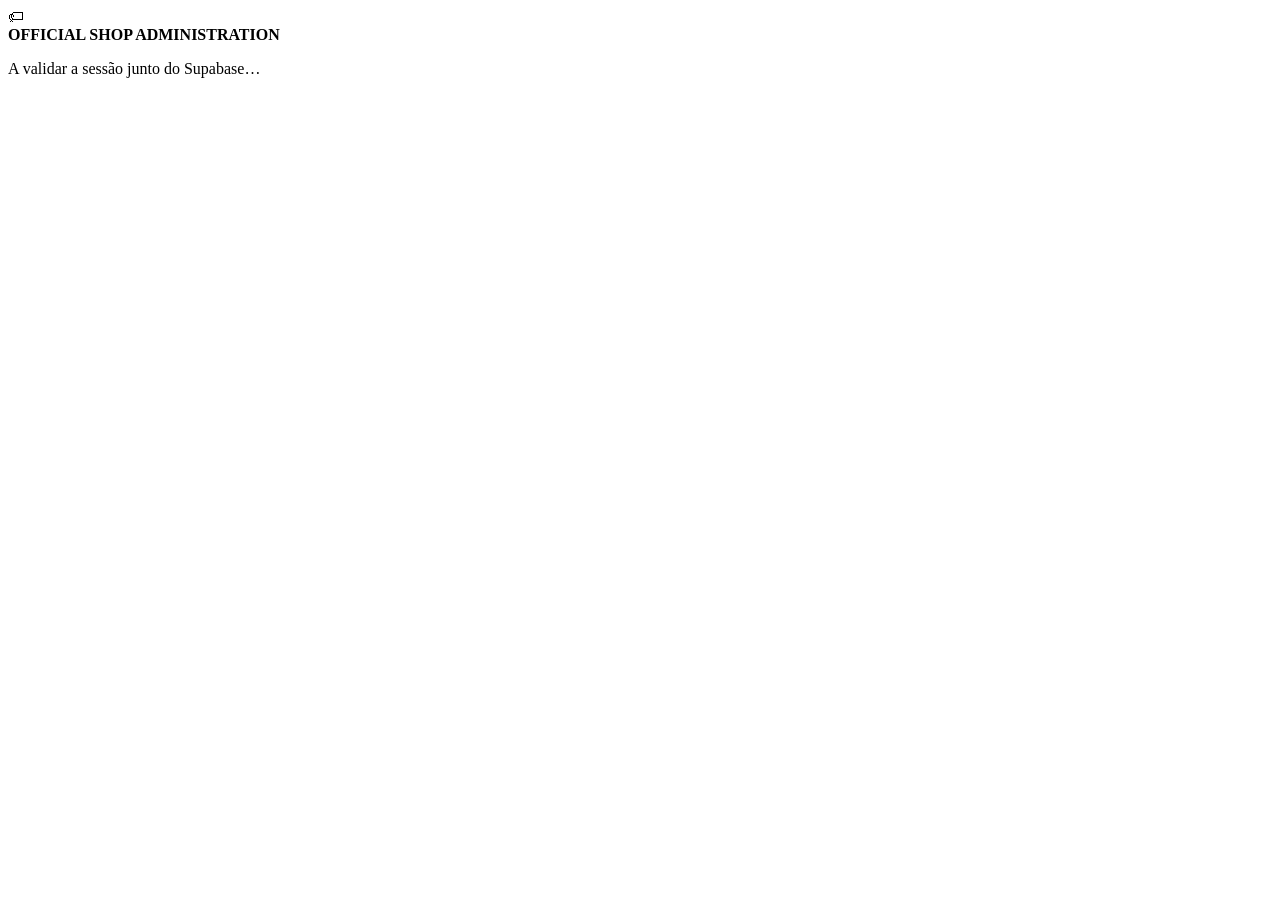
==== index.html @ fe544765 "Add files via upload" ====
<!DOCTYPE html>
<html lang="pt">
<head>
  <meta charset="UTF-8">
  <meta name="viewport" content="width=device-width, initial-scale=1.0">
  <title>OFFICIAL SHOP ADMINISTRATION</title>
  <link rel="stylesheet" href="css/style.css">
</head>
<body>
  <div class="splash">
    <div class="brand-badge">🏷</div>
    <strong>OFFICIAL SHOP ADMINISTRATION</strong>
    <div class="splash-loader"></div>
    <p id="splashStatus">A validar a sessão junto do Supabase…</p>
  </div>

  <script src="js/config.js"></script>
  <script src="js/supabase.js"></script>
  <script src="js/auth.js"></script>
  <script>
    /*
     * index.html — router de entrada.
     * A sessão é SEMPRE validada pelo Supabase (GET /auth/v1/user);
     * nunca confiamos apenas no que existe no browser.
     */
    (async () => {
      const status = document.getElementById('splashStatus');

      if (!isSupabaseConfigured()) {
        status.textContent = 'Publishable Key não configurada em js/config.js. A redirecionar para o login…';
        setTimeout(() => window.location.replace('login.html'), 1500);
        return;
      }

      const user = await Auth.getCurrentUser();
      if (!user.ok) {
        window.location.replace('login.html');
        return;
      }

      const prof = await Auth.getCurrentProfile();
      if (!prof.ok || prof.data.active === false) {
        window.location.replace('login.html');
        return;
      }

      if (prof.data.role === 'admin' || prof.data.role === 'junior_admin') {
        window.location.replace('admin.html');
      } else if (prof.data.role === 'cashier') {
        window.location.replace('cashier.html');
      } else {
        status.textContent = 'Role desconhecida: ' + prof.data.role;
      }
    })();
  </script>
</body>
</html>
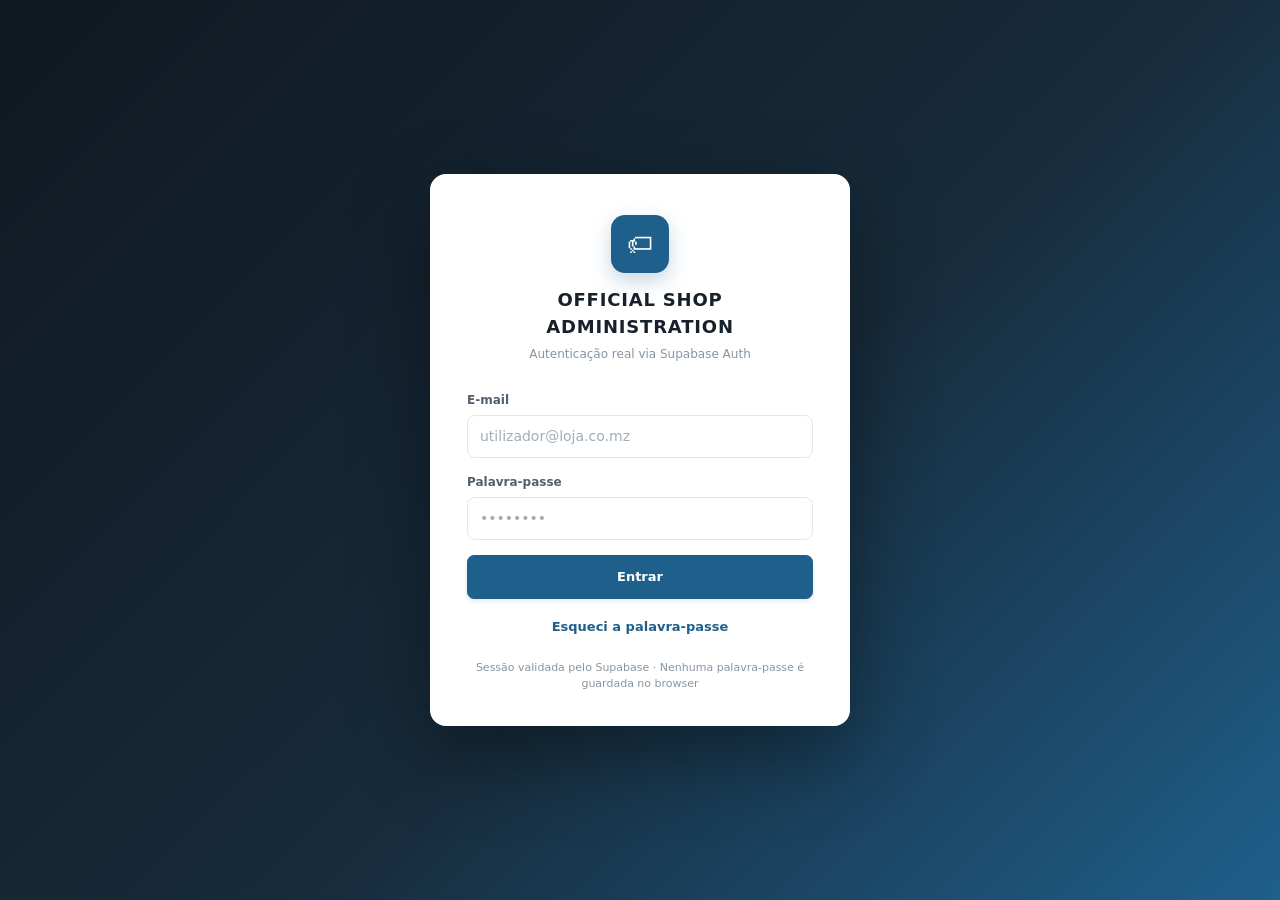
==== commit 7dec1a26: "Add initial HTML structure for OSA application" ====
--- a/index.html
+++ b/index.html
@@ -3,55 +3,131 @@
 <head>
   <meta charset="UTF-8">
   <meta name="viewport" content="width=device-width, initial-scale=1.0">
-  <title>OFFICIAL SHOP ADMINISTRATION</title>
+
+  <title>OSA — Official Shop Administrator</title>
+
   <link rel="stylesheet" href="css/style.css">
 </head>
+
 <body>
+
   <div class="splash">
-    <div class="brand-badge">🏷</div>
-    <strong>OFFICIAL SHOP ADMINISTRATION</strong>
-    <div class="splash-loader"></div>
-    <p id="splashStatus">A validar a sessão junto do Supabase…</p>
+
+    <div class="brand-badge" aria-hidden="true">🏷</div>
+
+    <strong>OSA</strong>
+
+    <span>Official Shop Administrator</span>
+
+    <div class="splash-loader" aria-hidden="true"></div>
+
+    <p id="splashStatus">
+      A validar a sessão junto do Supabase…
+    </p>
+
   </div>
 
   <script src="js/config.js"></script>
   <script src="js/supabase.js"></script>
   <script src="js/auth.js"></script>
+
   <script>
-    /*
-     * index.html — router de entrada.
-     * A sessão é SEMPRE validada pelo Supabase (GET /auth/v1/user);
-     * nunca confiamos apenas no que existe no browser.
-     */
-    (async () => {
+    'use strict';
+
+    (async function () {
+
       const status = document.getElementById('splashStatus');
 
-      if (!isSupabaseConfigured()) {
-        status.textContent = 'Publishable Key não configurada em js/config.js. A redirecionar para o login…';
-        setTimeout(() => window.location.replace('login.html'), 1500);
-        return;
+      try {
+
+        if (typeof isSupabaseConfigured !== 'function') {
+          status.textContent =
+            'Erro: configuração do Supabase não encontrada.';
+          return;
+        }
+
+        if (!isSupabaseConfigured()) {
+
+          status.textContent =
+            'Supabase não configurado. A redirecionar para o login…';
+
+          setTimeout(function () {
+            window.location.replace('login.html');
+          }, 1500);
+
+          return;
+        }
+
+        status.textContent =
+          'A validar a sessão junto do Supabase…';
+
+        const user = await Auth.getCurrentUser();
+
+        if (!user || !user.ok) {
+          window.location.replace('login.html');
+          return;
+        }
+
+        status.textContent =
+          'A verificar o perfil de utilizador…';
+
+        const profile = await Auth.getCurrentProfile(true);
+
+        if (!profile || !profile.ok) {
+
+          status.textContent =
+            'Perfil de utilizador não encontrado. A redirecionar…';
+
+          setTimeout(function () {
+            Auth.clearSession();
+            window.location.replace('login.html');
+          }, 1500);
+
+          return;
+        }
+
+        if (profile.data.active === false) {
+
+          status.textContent =
+            'Esta conta está desativada.';
+
+          setTimeout(function () {
+            Auth.clearSession();
+            window.location.replace('login.html');
+          }, 1500);
+
+          return;
+        }
+
+        const role = profile.data.role;
+
+        if (role === 'admin' || role === 'junior_admin') {
+          window.location.replace('admin.html');
+          return;
+        }
+
+        if (role === 'cashier') {
+          window.location.replace('cashier.html');
+          return;
+        }
+
+        status.textContent =
+          'Role desconhecida: ' + (role || 'não definida');
+
+      } catch (error) {
+
+        console.error('OSA — erro no router inicial:', error);
+
+        status.textContent =
+          'Erro ao iniciar o OSA. A redirecionar para o login…';
+
+        setTimeout(function () {
+          window.location.replace('login.html');
+        }, 1800);
       }
 
-      const user = await Auth.getCurrentUser();
-      if (!user.ok) {
-        window.location.replace('login.html');
-        return;
-      }
-
-      const prof = await Auth.getCurrentProfile();
-      if (!prof.ok || prof.data.active === false) {
-        window.location.replace('login.html');
-        return;
-      }
-
-      if (prof.data.role === 'admin' || prof.data.role === 'junior_admin') {
-        window.location.replace('admin.html');
-      } else if (prof.data.role === 'cashier') {
-        window.location.replace('cashier.html');
-      } else {
-        status.textContent = 'Role desconhecida: ' + prof.data.role;
-      }
     })();
   </script>
+
 </body>
 </html>
--- a/css/style.css
+++ b/css/style.css
@@ -0,0 +1,1929 @@
+/* ============================================================
+ * OSA — OFFICIAL SHOP ADMINISTRATOR
+ * css/style.css
+ *
+ * Design profissional — versão base do ERP
+ * Compatível com o HTML atual.
+ * ============================================================ */
+
+
+/* ============================================================
+   1. VARIÁVEIS
+   ============================================================ */
+
+:root {
+  --bg: #f4f6f8;
+  --surface: #ffffff;
+  --surface-soft: #f8fafc;
+  --surface-dark: #17212b;
+  --surface-darker: #101820;
+
+  --ink: #17212b;
+  --ink-soft: #52606d;
+  --ink-faint: #8795a1;
+  --ink-white: #f8fafc;
+
+  --line: #e1e7ec;
+  --line-dark: #cbd5df;
+
+  --primary: #1f5f8b;
+  --primary-dark: #174b70;
+  --primary-light: #eaf3f9;
+
+  --success: #087f5b;
+  --success-soft: #e8f7f1;
+
+  --danger: #c92a2a;
+  --danger-soft: #fff0f0;
+
+  --warning: #b7791f;
+  --warning-soft: #fff8e6;
+
+  --info: #2563a6;
+  --info-soft: #edf5fd;
+
+  --radius-sm: 7px;
+  --radius: 10px;
+  --radius-lg: 14px;
+
+  --shadow-sm:
+    0 1px 2px rgba(23, 33, 43, .05);
+
+  --shadow:
+    0 2px 6px rgba(23, 33, 43, .06),
+    0 8px 24px rgba(23, 33, 43, .05);
+
+  --shadow-lg:
+    0 15px 45px rgba(16, 24, 32, .18);
+
+  --font:
+    "Segoe UI",
+    system-ui,
+    -apple-system,
+    BlinkMacSystemFont,
+    Roboto,
+    "Helvetica Neue",
+    Arial,
+    sans-serif;
+}
+
+
+/* ============================================================
+   2. RESET
+   ============================================================ */
+
+* {
+  box-sizing: border-box;
+  margin: 0;
+  padding: 0;
+}
+
+html {
+  scroll-behavior: smooth;
+}
+
+body {
+  font-family: var(--font);
+  background: var(--bg);
+  color: var(--ink);
+  font-size: 14px;
+  line-height: 1.5;
+  min-height: 100vh;
+  -webkit-font-smoothing: antialiased;
+}
+
+button,
+input,
+select,
+textarea {
+  font: inherit;
+}
+
+button {
+  border: 0;
+}
+
+a {
+  color: inherit;
+  text-decoration: none;
+}
+
+
+/* ============================================================
+   3. TOPBAR
+   ============================================================ */
+
+.topbar {
+  background: var(--surface-dark);
+  color: var(--ink-white);
+
+  display: flex;
+  align-items: center;
+
+  gap: 16px;
+
+  padding: 0 26px;
+
+  height: 64px;
+
+  position: sticky;
+  top: 0;
+
+  z-index: 40;
+
+  border-bottom: 1px solid rgba(255,255,255,.06);
+
+  box-shadow:
+    0 2px 10px rgba(0,0,0,.12);
+}
+
+
+/* marca */
+
+.topbar-brand {
+  display: flex;
+  align-items: center;
+
+  gap: 11px;
+
+  font-weight: 700;
+  font-size: 14px;
+
+  letter-spacing: .045em;
+
+  white-space: nowrap;
+}
+
+.topbar-brand .brand-badge {
+  width: 36px;
+  height: 36px;
+
+  border-radius: 9px;
+
+  display: flex;
+  align-items: center;
+  justify-content: center;
+
+  background: var(--primary);
+
+  color: #fff;
+
+  font-size: 16px;
+
+  box-shadow:
+    0 3px 10px rgba(31,95,139,.35);
+}
+
+.topbar-brand .label {
+  color: #eef3f7;
+}
+
+
+/* espaço */
+
+.topbar-spacer {
+  flex: 1;
+}
+
+
+/* utilizador */
+
+.user-chip {
+  display: flex;
+  align-items: center;
+
+  gap: 10px;
+
+  background: rgba(255,255,255,.045);
+
+  border: 1px solid rgba(255,255,255,.10);
+
+  border-radius: 999px;
+
+  padding: 5px 14px 5px 6px;
+
+  transition:
+    background .15s,
+    border-color .15s;
+}
+
+.user-chip:hover {
+  background: rgba(255,255,255,.075);
+  border-color: rgba(255,255,255,.16);
+}
+
+.user-avatar {
+  width: 30px;
+  height: 30px;
+
+  border-radius: 50%;
+
+  background: var(--primary);
+
+  color: #fff;
+
+  display: flex;
+  align-items: center;
+  justify-content: center;
+
+  font-weight: 700;
+  font-size: 12px;
+}
+
+.user-chip .user-meta {
+  line-height: 1.2;
+}
+
+.user-chip .user-name {
+  font-size: 13px;
+  font-weight: 600;
+  color: #f5f7f9;
+}
+
+.user-chip .user-role {
+  font-size: 10px;
+
+  color: #91a0ad;
+
+  text-transform: uppercase;
+
+  letter-spacing: .08em;
+
+  margin-top: 2px;
+}
+
+
+/* ============================================================
+   4. LAYOUT PRINCIPAL
+   ============================================================ */
+
+.page {
+  width: 100%;
+  max-width: 1240px;
+
+  margin: 0 auto;
+
+  padding:
+    30px 28px
+    70px;
+}
+
+.page-header {
+  margin-bottom: 24px;
+}
+
+.page-header h1 {
+  font-size: 25px;
+
+  line-height: 1.2;
+
+  font-weight: 750;
+
+  letter-spacing: -.025em;
+
+  color: var(--ink);
+}
+
+.page-header p {
+  color: var(--ink-soft);
+
+  margin-top: 7px;
+
+  font-size: 13px;
+}
+
+
+/* ============================================================
+   5. CARDS
+   ============================================================ */
+
+.card {
+  background: var(--surface);
+
+  border: 1px solid var(--line);
+
+  border-radius: var(--radius);
+
+  box-shadow: var(--shadow-sm);
+
+  margin-bottom: 22px;
+
+  overflow: hidden;
+
+  transition:
+    box-shadow .18s,
+    border-color .18s;
+}
+
+.card:hover {
+  border-color: #d9e1e8;
+
+  box-shadow: var(--shadow);
+}
+
+.card-header {
+  display: flex;
+
+  align-items: center;
+
+  gap: 12px;
+
+  padding:
+    17px 20px;
+
+  border-bottom: 1px solid var(--line);
+
+  background: var(--surface);
+
+  flex-wrap: wrap;
+}
+
+.card-header h2 {
+  font-size: 15px;
+
+  font-weight: 700;
+
+  color: var(--ink);
+
+  letter-spacing: -.01em;
+}
+
+.card-header .hint {
+  color: var(--ink-faint);
+
+  font-size: 12px;
+}
+
+.card-header .spacer {
+  flex: 1;
+}
+
+.card-body {
+  padding: 21px;
+}
+
+.card-body.flush {
+  padding: 0;
+}
+
+
+/* ============================================================
+   6. BOTÕES
+   ============================================================ */
+
+.btn {
+  display: inline-flex;
+
+  align-items: center;
+  justify-content: center;
+
+  gap: 7px;
+
+  border: 1px solid transparent;
+
+  border-radius: var(--radius-sm);
+
+  padding: 9px 15px;
+
+  font-family: var(--font);
+
+  font-size: 13px;
+
+  font-weight: 650;
+
+  cursor: pointer;
+
+  transition:
+    background .15s,
+    border-color .15s,
+    color .15s,
+    box-shadow .15s,
+    transform .05s;
+
+  white-space: nowrap;
+}
+
+.btn:active {
+  transform: translateY(1px);
+}
+
+.btn:disabled {
+  opacity: .55;
+  cursor: not-allowed;
+}
+
+
+/* principal */
+
+.btn-primary {
+  background: var(--primary);
+
+  color: #fff;
+
+  border-color: var(--primary);
+
+  box-shadow:
+    0 2px 4px rgba(31,95,139,.14);
+}
+
+.btn-primary:hover:not(:disabled) {
+  background: var(--primary-dark);
+
+  border-color: var(--primary-dark);
+
+  box-shadow:
+    0 3px 8px rgba(31,95,139,.18);
+}
+
+
+/* perigo */
+
+.btn-danger {
+  background: var(--danger);
+
+  color: #fff;
+
+  border-color: var(--danger);
+}
+
+.btn-danger:hover:not(:disabled) {
+  background: #a92323;
+}
+
+
+/* secundário */
+
+.btn-ghost {
+  background: #fff;
+
+  color: var(--ink-soft);
+
+  border-color: var(--line);
+}
+
+.btn-ghost:hover:not(:disabled) {
+  background: var(--surface-soft);
+
+  border-color: var(--line-dark);
+
+  color: var(--ink);
+}
+
+
+/* botão no cabeçalho */
+
+.btn-light {
+  background: rgba(255,255,255,.08);
+
+  color: #e8edf2;
+
+  border-color: rgba(255,255,255,.12);
+}
+
+.btn-light:hover:not(:disabled) {
+  background: rgba(255,255,255,.14);
+
+  border-color: rgba(255,255,255,.18);
+}
+
+
+/* pequeno */
+
+.btn-sm {
+  padding:
+    6px 11px;
+
+  font-size: 12px;
+
+  border-radius: 7px;
+}
+
+
+/* editar */
+
+.btn-icon-edit {
+  background: var(--info-soft);
+
+  color: var(--info);
+
+  border-color: #d9eafb;
+}
+
+.btn-icon-edit:hover:not(:disabled) {
+  background: #dcecfb;
+
+  border-color: #c6e0f7;
+}
+
+
+/* eliminar */
+
+.btn-icon-delete {
+  background: var(--danger-soft);
+
+  color: var(--danger);
+
+  border-color: #ffd6d6;
+}
+
+.btn-icon-delete:hover:not(:disabled) {
+  background: #ffe2e2;
+
+  border-color: #ffc5c5;
+}
+
+
+/* spinner */
+
+.spinner {
+  width: 13px;
+  height: 13px;
+
+  border: 2px solid rgba(255,255,255,.35);
+
+  border-top-color: #fff;
+
+  border-radius: 50%;
+
+  display: inline-block;
+
+  animation:
+    spin .7s linear infinite;
+}
+
+.btn-ghost .spinner {
+  border-color: #cbd5df;
+
+  border-top-color: var(--ink-soft);
+}
+
+@keyframes spin {
+  to {
+    transform: rotate(360deg);
+  }
+}
+
+
+/* ============================================================
+   7. FORMULÁRIOS
+   ============================================================ */
+
+.field {
+  margin-bottom: 15px;
+}
+
+.field label {
+  display: block;
+
+  font-size: 12px;
+
+  font-weight: 650;
+
+  color: var(--ink-soft);
+
+  margin-bottom: 6px;
+}
+
+.input,
+select.input,
+textarea.input {
+  width: 100%;
+
+  border: 1px solid var(--line);
+
+  border-radius: 8px;
+
+  padding:
+    10px 12px;
+
+  font-family: var(--font);
+
+  font-size: 14px;
+
+  color: var(--ink);
+
+  background: #fff;
+
+  transition:
+    border-color .15s,
+    box-shadow .15s,
+    background .15s;
+}
+
+.input:hover {
+  border-color: #cbd5df;
+}
+
+.input:focus {
+  outline: none;
+
+  border-color: var(--primary);
+
+  box-shadow:
+    0 0 0 3px rgba(31,95,139,.10);
+}
+
+.input::placeholder {
+  color: #a1adb8;
+}
+
+
+/* grid */
+
+.form-grid {
+  display: grid;
+
+  grid-template-columns:
+    1fr 1fr;
+
+  gap:
+    0 18px;
+}
+
+.form-grid .span-2 {
+  grid-column: span 2;
+}
+
+
+/* checkbox */
+
+.checkbox-row {
+  display: flex;
+
+  align-items: center;
+
+  gap: 8px;
+}
+
+.checkbox-row input {
+  width: 16px;
+  height: 16px;
+
+  accent-color: var(--primary);
+
+  cursor: pointer;
+}
+
+.checkbox-row label {
+  margin: 0;
+
+  font-size: 13px;
+
+  color: var(--ink);
+}
+
+
+/* erro */
+
+.form-error {
+  display: none;
+
+  background: var(--danger-soft);
+
+  border:
+    1px solid #ffcaca;
+
+  color: var(--danger);
+
+  border-radius: 8px;
+
+  padding:
+    11px 14px;
+
+  font-size: 13px;
+
+  margin-bottom: 15px;
+}
+
+.form-error.is-visible {
+  display: block;
+}
+
+
+/* aviso */
+
+.inline-warning {
+  display: none;
+
+  background: var(--warning-soft);
+
+  border:
+    1px solid #f5dda0;
+
+  color: #855b16;
+
+  border-radius: 8px;
+
+  padding:
+    10px 13px;
+
+  font-size: 12px;
+
+  margin-bottom: 14px;
+}
+
+.inline-warning.is-visible {
+  display: block;
+}
+
+
+/* ============================================================
+   8. TABELAS
+   ============================================================ */
+
+.table-wrap {
+  overflow-x: auto;
+
+  width: 100%;
+}
+
+table.table {
+  width: 100%;
+
+  border-collapse: collapse;
+
+  min-width: 760px;
+}
+
+.table th {
+  text-align: left;
+
+  font-size: 10px;
+
+  text-transform: uppercase;
+
+  letter-spacing: .075em;
+
+  color: #7d8b97;
+
+  font-weight: 700;
+
+  padding:
+    12px 16px;
+
+  border-bottom:
+    1px solid var(--line);
+
+  background:
+    #f8fafb;
+
+  white-space: nowrap;
+}
+
+.table td {
+  padding:
+    13px 16px;
+
+  border-bottom:
+    1px solid var(--line);
+
+  vertical-align: middle;
+
+  color: var(--ink-soft);
+
+  font-size: 13px;
+}
+
+.table td strong {
+  color: var(--ink);
+
+  font-weight: 650;
+}
+
+.table tbody tr {
+  transition:
+    background .12s;
+}
+
+.table tbody tr:hover {
+  background:
+    #f8fafc;
+}
+
+.table tbody tr:last-child td {
+  border-bottom: none;
+}
+
+.table .num {
+  text-align: right;
+
+  font-variant-numeric:
+    tabular-nums;
+
+  color: var(--ink);
+}
+
+.table .actions {
+  text-align: right;
+
+  white-space: nowrap;
+}
+
+
+/* estados */
+
+.table-loading,
+.table-error,
+.table-empty {
+  text-align: center;
+
+  padding:
+    40px 16px !important;
+
+  color: var(--ink-faint);
+}
+
+.table-error {
+  color: var(--danger);
+
+  background:
+    var(--danger-soft);
+}
+
+.table-empty {
+  font-size: 13px;
+}
+
+
+/* ============================================================
+   9. BADGES
+   ============================================================ */
+
+.badge {
+  display: inline-flex;
+
+  align-items: center;
+
+  border-radius: 999px;
+
+  padding:
+    4px 10px;
+
+  font-size: 10px;
+
+  font-weight: 750;
+
+  letter-spacing: .045em;
+
+  white-space: nowrap;
+}
+
+.badge-success {
+  background: var(--success-soft);
+
+  color: var(--success);
+}
+
+.badge-muted {
+  background: #eef1f4;
+
+  color: #667481;
+}
+
+.badge-danger {
+  background: var(--danger-soft);
+
+  color: var(--danger);
+}
+
+
+/* ============================================================
+   10. PAGINAÇÃO
+   ============================================================ */
+
+.pager {
+  display: flex;
+
+  align-items: center;
+
+  gap: 6px;
+
+  padding:
+    13px 16px;
+
+  border-top:
+    1px solid var(--line);
+
+  flex-wrap: wrap;
+
+  background: #fff;
+}
+
+.pager-info {
+  color: var(--ink-faint);
+
+  font-size: 12px;
+
+  margin-right: auto;
+}
+
+.pager-btn {
+  min-width: 31px;
+  height: 31px;
+
+  padding: 0 7px;
+
+  border:
+    1px solid var(--line);
+
+  background: #fff;
+
+  border-radius: 7px;
+
+  font-size: 12px;
+
+  font-weight: 650;
+
+  color: var(--ink-soft);
+
+  cursor: pointer;
+
+  transition:
+    border-color .15s,
+    color .15s,
+    background .15s;
+}
+
+.pager-btn:hover:not(:disabled) {
+  border-color:
+    var(--primary);
+
+  color:
+    var(--primary);
+}
+
+.pager-btn.is-active {
+  background:
+    var(--primary);
+
+  border-color:
+    var(--primary);
+
+  color: #fff;
+}
+
+.pager-btn:disabled {
+  opacity: .4;
+
+  cursor: not-allowed;
+}
+
+
+/* ============================================================
+   11. TOOLBAR / PESQUISA
+   ============================================================ */
+
+.toolbar {
+  display: flex;
+
+  align-items: center;
+
+  gap: 9px;
+
+  flex-wrap: wrap;
+}
+
+.toolbar .search-box {
+  position: relative;
+
+  flex: 1;
+
+  min-width: 210px;
+
+  max-width: 350px;
+}
+
+.toolbar .search-box .input {
+  padding-left: 35px;
+}
+
+.toolbar .search-box::before {
+  content: "⌕";
+
+  position: absolute;
+
+  left: 12px;
+
+  top: 50%;
+
+  transform:
+    translateY(-50%);
+
+  color:
+    var(--ink-faint);
+
+  font-size: 17px;
+
+  z-index: 1;
+
+  pointer-events: none;
+}
+
+
+/* ============================================================
+   12. DIAGNÓSTICO
+   ============================================================ */
+
+.diag-status {
+  display: inline-flex;
+
+  align-items: center;
+
+  gap: 6px;
+
+  font-weight: 700;
+
+  font-size: 11px;
+
+  border-radius: 999px;
+
+  padding:
+    4px 11px;
+}
+
+.diag-ok {
+  background:
+    var(--success-soft);
+
+  color:
+    var(--success);
+}
+
+.diag-error {
+  background:
+    var(--danger-soft);
+
+  color:
+    var(--danger);
+}
+
+.diag-detail {
+  color:
+    var(--ink-soft);
+
+  font-size:
+    12px;
+
+  word-break:
+    break-word;
+}
+
+
+/* ============================================================
+   13. MODAIS
+   ============================================================ */
+
+.modal-overlay {
+  position: fixed;
+
+  inset: 0;
+
+  background:
+    rgba(16,24,32,.58);
+
+  display: none;
+
+  align-items: center;
+  justify-content: center;
+
+  padding: 20px;
+
+  z-index: 60;
+
+  backdrop-filter:
+    blur(2px);
+}
+
+.modal-overlay.is-open {
+  display: flex;
+}
+
+.modal {
+  background: #fff;
+
+  border-radius:
+    var(--radius-lg);
+
+  width: 100%;
+
+  max-width: 580px;
+
+  max-height: 90vh;
+
+  overflow-y: auto;
+
+  box-shadow:
+    var(--shadow-lg);
+
+  border:
+    1px solid rgba(255,255,255,.7);
+
+  animation:
+    modal-in .16s ease-out;
+}
+
+@keyframes modal-in {
+  from {
+    opacity: 0;
+    transform: translateY(8px) scale(.99);
+  }
+
+  to {
+    opacity: 1;
+    transform: none;
+  }
+}
+
+.modal-sm {
+  max-width: 420px;
+}
+
+.modal-header {
+  display: flex;
+
+  align-items: center;
+
+  justify-content: space-between;
+
+  padding:
+    21px 24px 5px;
+}
+
+.modal-title {
+  font-size: 17px;
+
+  font-weight: 750;
+
+  color: var(--ink);
+}
+
+.modal-body {
+  padding:
+    17px 24px;
+}
+
+.modal-footer {
+  display: flex;
+
+  justify-content: flex-end;
+
+  gap: 9px;
+
+  padding:
+    0 24px 22px;
+}
+
+.confirm-message {
+  color:
+    var(--ink-soft);
+
+  line-height:
+    1.6;
+}
+
+
+/* ============================================================
+   14. TOASTS
+   ============================================================ */
+
+.toast-container {
+  position: fixed;
+
+  top: 78px;
+
+  right: 20px;
+
+  display: flex;
+
+  flex-direction: column;
+
+  gap: 10px;
+
+  z-index: 100;
+
+  width: min(380px, calc(100vw - 40px));
+}
+
+.toast {
+  display: flex;
+
+  align-items: flex-start;
+
+  gap: 10px;
+
+  background: #fff;
+
+  border:
+    1px solid var(--line);
+
+  border-left-width:
+    4px;
+
+  border-radius:
+    9px;
+
+  box-shadow:
+    var(--shadow);
+
+  padding:
+    12px 14px;
+
+  animation:
+    toast-in .25s ease-out;
+}
+
+@keyframes toast-in {
+  from {
+    opacity: 0;
+
+    transform:
+      translateX(20px);
+  }
+
+  to {
+    opacity: 1;
+
+    transform: none;
+  }
+}
+
+.toast-icon {
+  font-weight: 700;
+}
+
+.toast-message {
+  flex: 1;
+
+  font-size: 13px;
+
+  color:
+    var(--ink);
+
+  line-height:
+    1.45;
+}
+
+.toast-close {
+  background: none;
+
+  border: none;
+
+  font-size: 16px;
+
+  color:
+    var(--ink-faint);
+
+  cursor: pointer;
+
+  line-height: 1;
+}
+
+.toast-success {
+  border-left-color:
+    var(--success);
+}
+
+.toast-success .toast-icon {
+  color:
+    var(--success);
+}
+
+.toast-error {
+  border-left-color:
+    var(--danger);
+}
+
+.toast-error .toast-icon {
+  color:
+    var(--danger);
+}
+
+.toast-warning {
+  border-left-color:
+    var(--warning);
+}
+
+.toast-warning .toast-icon {
+  color:
+    var(--warning);
+}
+
+.toast-info {
+  border-left-color:
+    var(--info);
+}
+
+.toast-info .toast-icon {
+  color:
+    var(--info);
+}
+
+
+/* ============================================================
+   15. LOGIN
+   ============================================================ */
+
+.login-page {
+  min-height: 100vh;
+
+  display: flex;
+
+  align-items: center;
+  justify-content: center;
+
+  background:
+    linear-gradient(
+      135deg,
+      #101820 0%,
+      #172b3b 55%,
+      #1f5f8b 100%
+    );
+
+  padding: 24px;
+}
+
+.login-card {
+  background:
+    var(--surface);
+
+  border-radius:
+    16px;
+
+  box-shadow:
+    0 30px 80px rgba(0,0,0,.38);
+
+  width: 100%;
+
+  max-width: 420px;
+
+  padding:
+    40px 36px 32px;
+
+  border:
+    1px solid rgba(255,255,255,.5);
+}
+
+.login-brand {
+  text-align: center;
+
+  margin-bottom:
+    28px;
+}
+
+.login-brand .brand-badge {
+  width: 58px;
+  height: 58px;
+
+  border-radius:
+    14px;
+
+  background:
+    var(--primary);
+
+  color: #fff;
+
+  font-size: 26px;
+
+  display: inline-flex;
+
+  align-items: center;
+  justify-content: center;
+
+  margin-bottom:
+    13px;
+
+  box-shadow:
+    0 8px 20px rgba(31,95,139,.25);
+}
+
+.login-brand h1 {
+  font-size: 18px;
+
+  font-weight: 800;
+
+  letter-spacing: .045em;
+
+  color:
+    var(--ink);
+}
+
+.login-brand p {
+  color:
+    var(--ink-faint);
+
+  font-size: 12px;
+
+  margin-top:
+    5px;
+}
+
+.login-links {
+  text-align: center;
+
+  margin-top:
+    17px;
+}
+
+.login-links button {
+  background: none;
+
+  border: none;
+
+  color:
+    var(--primary);
+
+  font-size: 13px;
+
+  font-weight: 650;
+
+  cursor: pointer;
+
+  font-family:
+    var(--font);
+}
+
+.login-links button:hover {
+  text-decoration:
+    underline;
+}
+
+.login-footer {
+  text-align: center;
+
+  color:
+    var(--ink-faint);
+
+  font-size: 11px;
+
+  margin-top:
+    23px;
+}
+
+
+/* ============================================================
+   16. SPLASH / INDEX
+   ============================================================ */
+
+.splash {
+  min-height: 100vh;
+
+  display: flex;
+
+  flex-direction: column;
+
+  align-items: center;
+
+  justify-content: center;
+
+  gap: 18px;
+
+  background:
+    var(--surface-darker);
+
+  color:
+    #e2e8f0;
+}
+
+.splash .brand-badge {
+  width: 66px;
+  height: 66px;
+
+  border-radius:
+    16px;
+
+  background:
+    var(--primary);
+
+  display: flex;
+
+  align-items: center;
+  justify-content: center;
+
+  font-size: 30px;
+
+  box-shadow:
+    0 10px 30px rgba(31,95,139,.28);
+}
+
+.splash-loader {
+  width: 27px;
+  height: 27px;
+
+  border:
+    3px solid #334454;
+
+  border-top-color:
+    var(--primary);
+
+  border-radius:
+    50%;
+
+  animation:
+    spin .8s linear infinite;
+}
+
+.splash p {
+  color:
+    #8795a1;
+
+  font-size:
+    13px;
+}
+
+
+/* ============================================================
+   17. ELEMENTOS DE FUTUROS DASHBOARDS
+   Base preparada para o OSA.
+   ============================================================ */
+
+.stats-grid {
+  display: grid;
+
+  grid-template-columns:
+    repeat(4, 1fr);
+
+  gap: 15px;
+
+  margin-bottom: 22px;
+}
+
+.stat-card {
+  background:
+    var(--surface);
+
+  border:
+    1px solid var(--line);
+
+  border-radius:
+    var(--radius);
+
+  padding:
+    18px;
+
+  box-shadow:
+    var(--shadow-sm);
+}
+
+.stat-label {
+  color:
+    var(--ink-faint);
+
+  font-size:
+    11px;
+
+  text-transform:
+    uppercase;
+
+  letter-spacing:
+    .06em;
+
+  font-weight:
+    700;
+}
+
+.stat-value {
+  color:
+    var(--ink);
+
+  font-size:
+    25px;
+
+  font-weight:
+    750;
+
+  margin-top:
+    7px;
+
+  letter-spacing:
+    -.02em;
+}
+
+.stat-meta {
+  margin-top:
+    5px;
+
+  font-size:
+    12px;
+
+  color:
+    var(--ink-soft);
+}
+
+.dashboard-grid {
+  display: grid;
+
+  grid-template-columns:
+    minmax(0, 2fr)
+    minmax(280px, 1fr);
+
+  gap: 20px;
+}
+
+.alert-list {
+  display: flex;
+
+  flex-direction: column;
+
+  gap: 8px;
+}
+
+.alert-item {
+  display: flex;
+
+  align-items: center;
+
+  gap: 10px;
+
+  padding:
+    10px 12px;
+
+  border:
+    1px solid var(--line);
+
+  border-radius:
+    8px;
+
+  background:
+    var(--surface-soft);
+}
+
+.alert-item-title {
+  font-weight:
+    650;
+
+  color:
+    var(--ink);
+
+  font-size:
+    13px;
+}
+
+.alert-item-text {
+  color:
+    var(--ink-soft);
+
+  font-size:
+    12px;
+
+  margin-top:
+    2px;
+}
+
+
+/* ============================================================
+   18. RESPONSIVIDADE
+   ============================================================ */
+
+@media (max-width: 980px) {
+
+  .page {
+    max-width: 100%;
+
+    padding:
+      24px 20px 60px;
+  }
+
+  .stats-grid {
+    grid-template-columns:
+      repeat(2, 1fr);
+  }
+
+  .dashboard-grid {
+    grid-template-columns:
+      1fr;
+  }
+}
+
+
+@media (max-width: 720px) {
+
+  body {
+    font-size:
+      13px;
+  }
+
+  .topbar {
+    height:
+      58px;
+
+    padding:
+      0 14px;
+
+    gap:
+      10px;
+  }
+
+  .topbar-brand .label {
+    display:
+      none;
+  }
+
+  .topbar-brand .brand-badge {
+    width:
+      34px;
+
+    height:
+      34px;
+  }
+
+  .user-chip {
+    padding:
+      4px 7px 4px 4px;
+  }
+
+  .user-chip .user-meta {
+    display:
+      none;
+  }
+
+  .page {
+    padding:
+      18px 14px 48px;
+  }
+
+  .page-header {
+    margin-bottom:
+      18px;
+  }
+
+  .page-header h1 {
+    font-size:
+      21px;
+  }
+
+  .card {
+    margin-bottom:
+      16px;
+  }
+
+  .card-header {
+    padding:
+      14px;
+  }
+
+  .card-body {
+    padding:
+      15px;
+  }
+
+  .form-grid {
+    grid-template-columns:
+      1fr;
+  }
+
+  .form-grid .span-2 {
+    grid-column:
+      span 1;
+  }
+
+  .toolbar {
+    width:
+      100%;
+  }
+
+  .toolbar .search-box {
+    min-width:
+      100%;
+
+    max-width:
+      none;
+  }
+
+  .toolbar .btn {
+    flex:
+      0 0 auto;
+  }
+
+  .modal-overlay {
+    padding:
+      10px;
+  }
+
+  .modal {
+    max-height:
+      94vh;
+
+    border-radius:
+      12px;
+  }
+
+  .modal-header {
+    padding:
+      18px 18px 4px;
+  }
+
+  .modal-body {
+    padding:
+      15px 18px;
+  }
+
+  .modal-footer {
+    padding:
+      0 18px 18px;
+  }
+
+  .stats-grid {
+    grid-template-columns:
+      1fr 1fr;
+
+    gap:
+      10px;
+  }
+
+  .stat-card {
+    padding:
+      14px;
+  }
+
+  .stat-value {
+    font-size:
+      20px;
+  }
+
+  .toast-container {
+    top:
+      68px;
+
+    right:
+      10px;
+
+    width:
+      calc(100vw - 20px);
+  }
+}
+
+
+@media (max-width: 440px) {
+
+  .stats-grid {
+    grid-template-columns:
+      1fr;
+  }
+
+  .btn {
+    padding:
+      8px 11px;
+  }
+
+  .page-header p {
+    font-size:
+      12px;
+  }
+
+  .login-page {
+    padding:
+      14px;
+  }
+
+  .login-card {
+    padding:
+      32px 22px 26px;
+  }
+}
+
+
+/* ============================================================
+   19. ACESSIBILIDADE / FOCO
+   ============================================================ */
+
+button:focus-visible,
+input:focus-visible,
+select:focus-visible,
+textarea:focus-visible {
+  outline:
+    2px solid var(--primary);
+
+  outline-offset:
+    2px;
+}
+
+
+/* ============================================================
+   20. SCROLLBAR
+   ============================================================ */
+
+::-webkit-scrollbar {
+  width:
+    9px;
+
+  height:
+    9px;
+}
+
+::-webkit-scrollbar-track {
+  background:
+    #edf1f4;
+}
+
+::-webkit-scrollbar-thumb {
+  background:
+    #c6d0d8;
+
+  border-radius:
+    999px;
+}
+
+::-webkit-scrollbar-thumb:hover {
+  background:
+    #aebbc6;
+}
